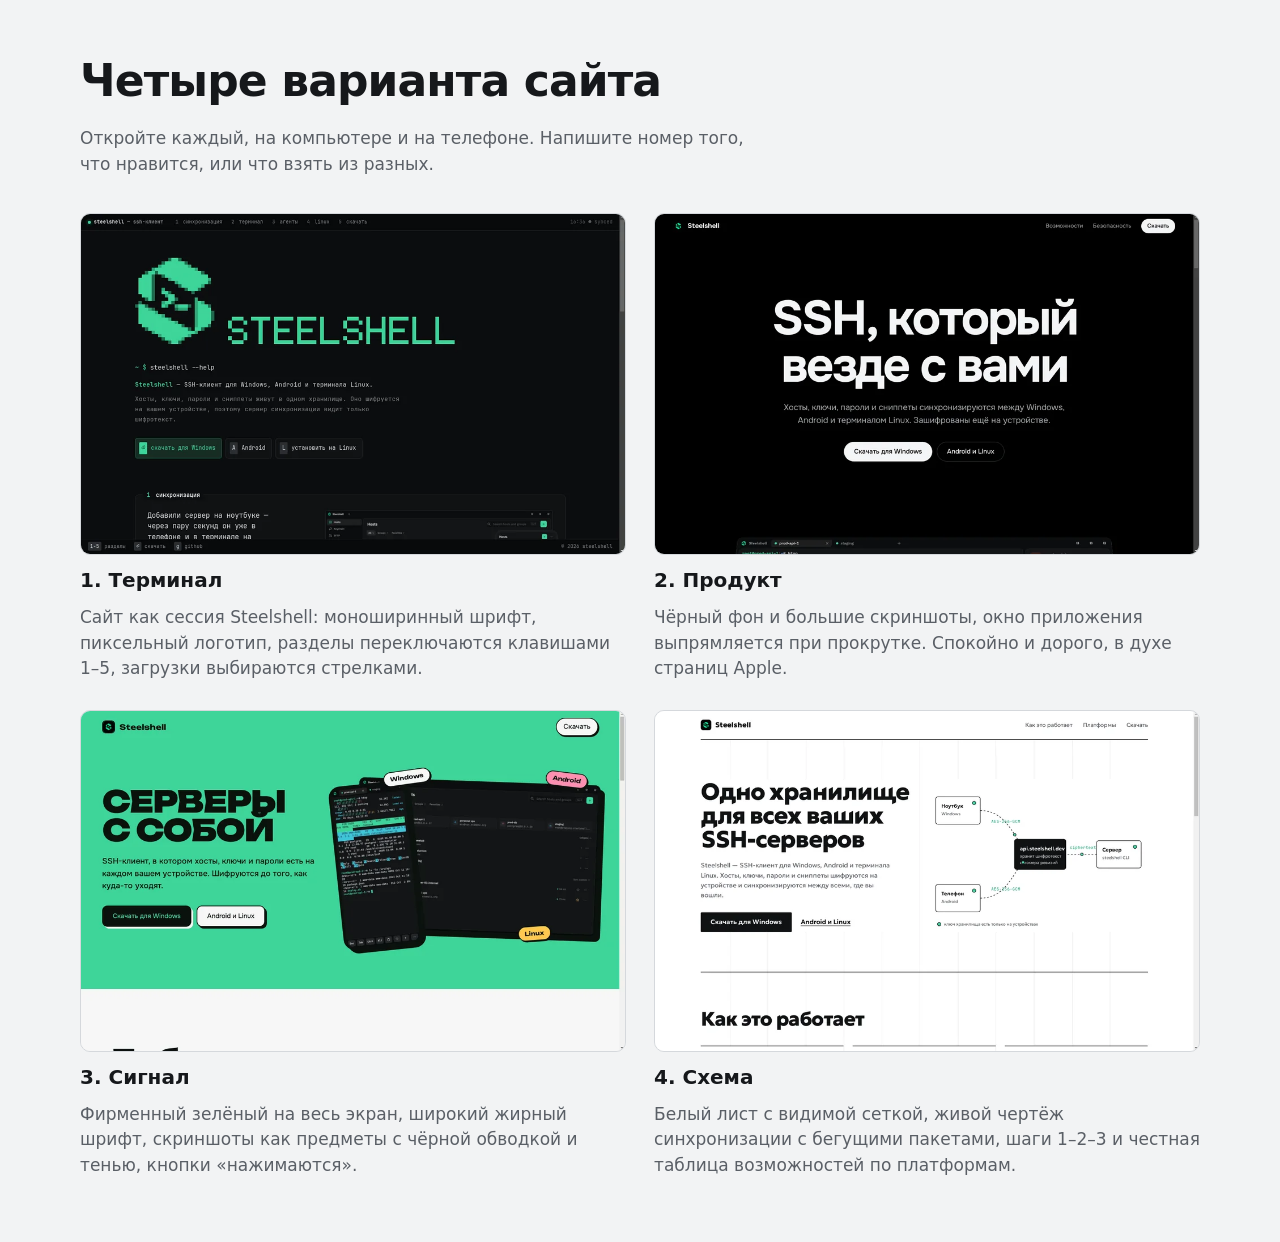
==== preview/index.html @ 5835dc44 "Publish steelshell.dev from the Steelshell repository" ====
<!doctype html>
<html lang="ru">
<head>
<meta charset="utf-8">
<meta http-equiv="Content-Security-Policy" content="default-src 'self'; img-src 'self' data:; script-src 'self'; style-src 'self'; font-src 'self'; connect-src https://api.github.com; base-uri 'none'; form-action 'none'">
<meta name="viewport" content="width=device-width, initial-scale=1">
<meta name="robots" content="noindex">
<title>Steelshell · варианты сайта</title>
<link rel="icon" type="image/png" href="/assets/img/icon-64.png">
<link rel="stylesheet" href="choose.css">
</head>
<body>
<main>
  <h1>Четыре варианта сайта</h1>
  <p class="lead">Откройте каждый, на компьютере и на телефоне. Напишите номер того, что нравится, или что взять из разных.</p>
  <ol class="variants">
    <li><a href="/preview/1/"><img src="thumbs/1.webp" width="960" height="600" alt=""><b>1. Терминал</b><span>Сайт как сессия Steelshell: моноширинный шрифт, пиксельный логотип, разделы переключаются клавишами 1–5, загрузки выбираются стрелками.</span></a></li>
    <li><a href="/preview/2/"><img src="thumbs/2.webp" width="960" height="600" alt=""><b>2. Продукт</b><span>Чёрный фон и большие скриншоты, окно приложения выпрямляется при прокрутке. Спокойно и дорого, в духе страниц Apple.</span></a></li>
    <li><a href="/preview/3/"><img src="thumbs/3.webp" width="960" height="600" alt=""><b>3. Сигнал</b><span>Фирменный зелёный на весь экран, широкий жирный шрифт, скриншоты как предметы с чёрной обводкой и тенью, кнопки «нажимаются».</span></a></li>
    <li><a href="/preview/4/"><img src="thumbs/4.webp" width="960" height="600" alt=""><b>4. Схема</b><span>Белый лист с видимой сеткой, живой чертёж синхронизации с бегущими пакетами, шаги 1–2–3 и честная таблица возможностей по платформам.</span></a></li>
  </ol>
</main>
</body>
</html>
---- preview/choose.css ----
* { box-sizing: border-box; }
body { margin: 0; background: #f2f3f4; color: #16181b; font: 400 17px/1.5 system-ui, -apple-system, "Segoe UI", Roboto, sans-serif; }
main { max-width: 1160px; margin: 0 auto; padding: 48px 20px 64px; }
h1 { margin: 0; font-size: clamp(30px, 4vw, 44px); letter-spacing: -0.02em; }
.lead { margin: 12px 0 0; color: #5a5f66; max-width: 40em; }
.variants { list-style: none; padding: 0; margin: 36px 0 0; display: grid; grid-template-columns: repeat(2, minmax(0, 1fr)); gap: 28px; }
.variants a { display: grid; gap: 10px; color: inherit; text-decoration: none; }
.variants img { width: 100%; height: auto; border-radius: 10px; border: 1px solid #d5d8dc; transition: transform 150ms; }
.variants a:hover img { transform: translateY(-3px); }
.variants b { font-size: 20px; }
.variants span { color: #5a5f66; }
@media (max-width: 760px) { .variants { grid-template-columns: minmax(0, 1fr); } }
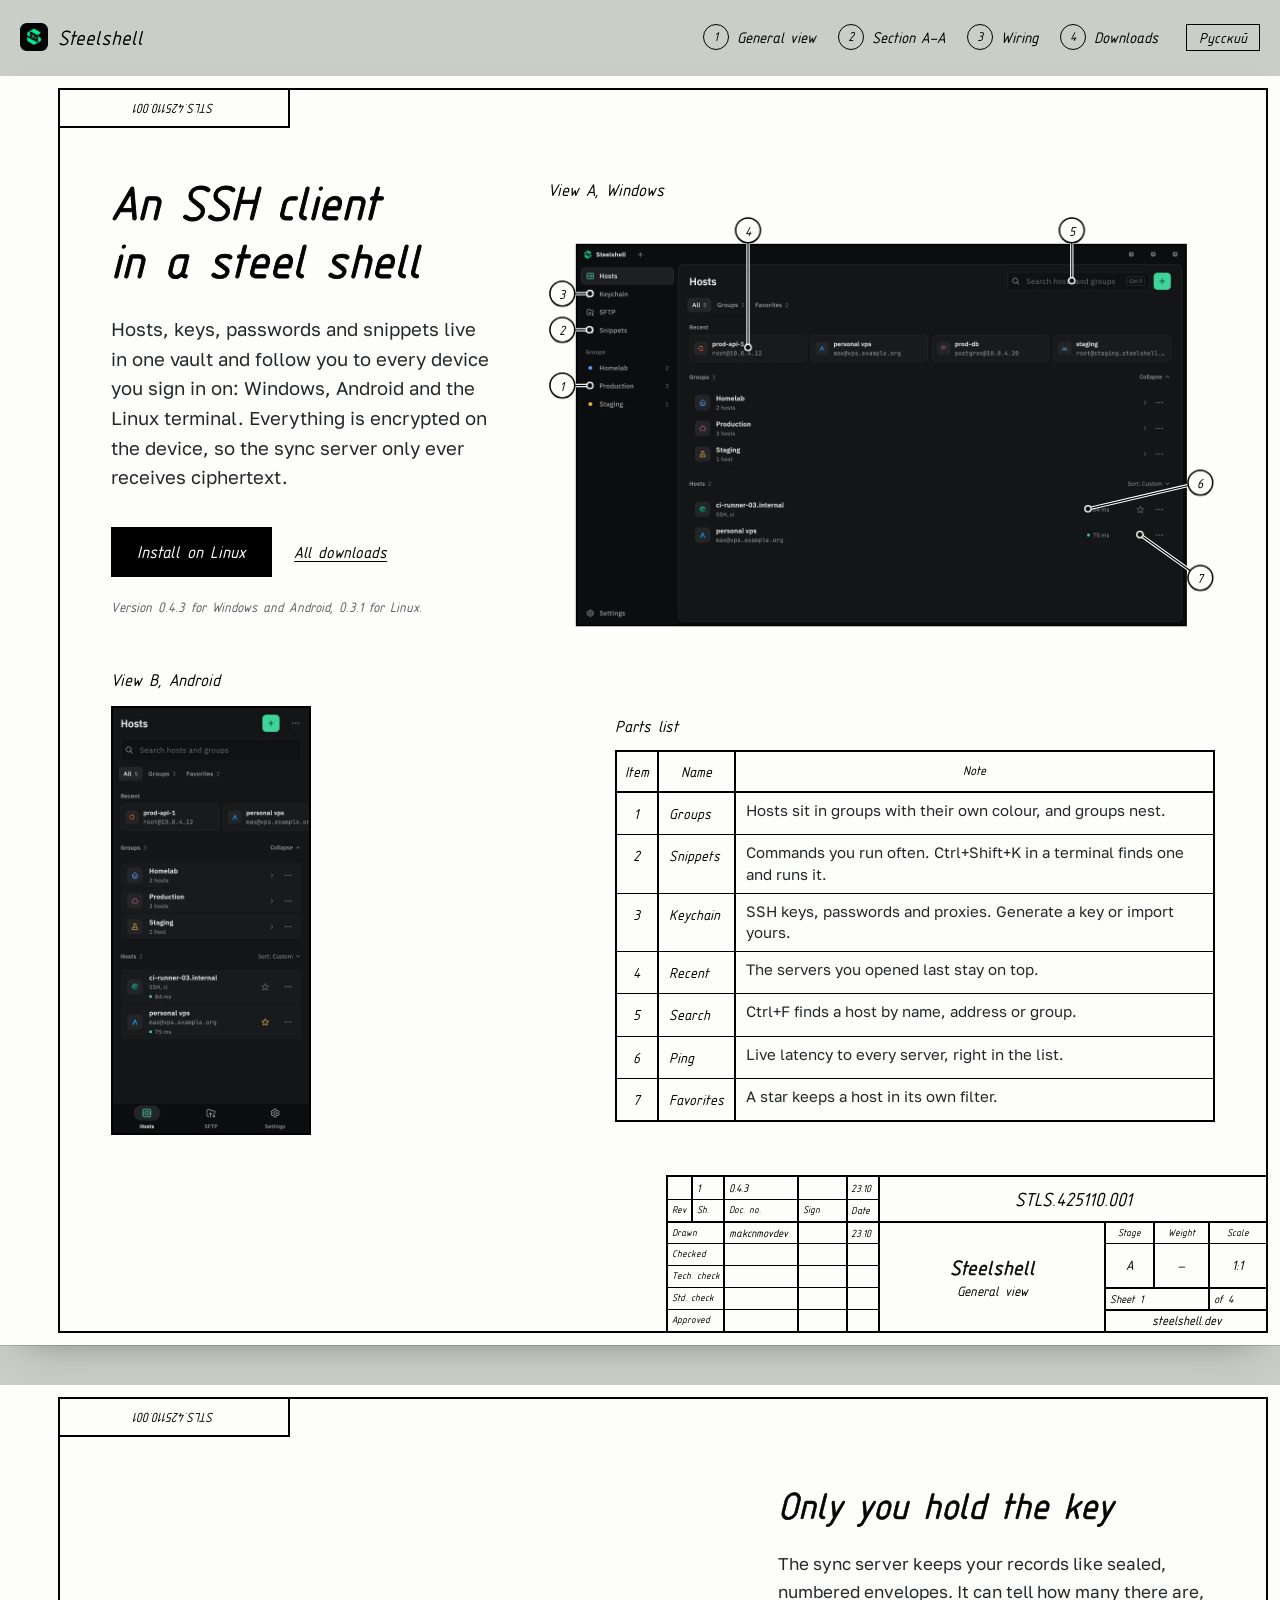
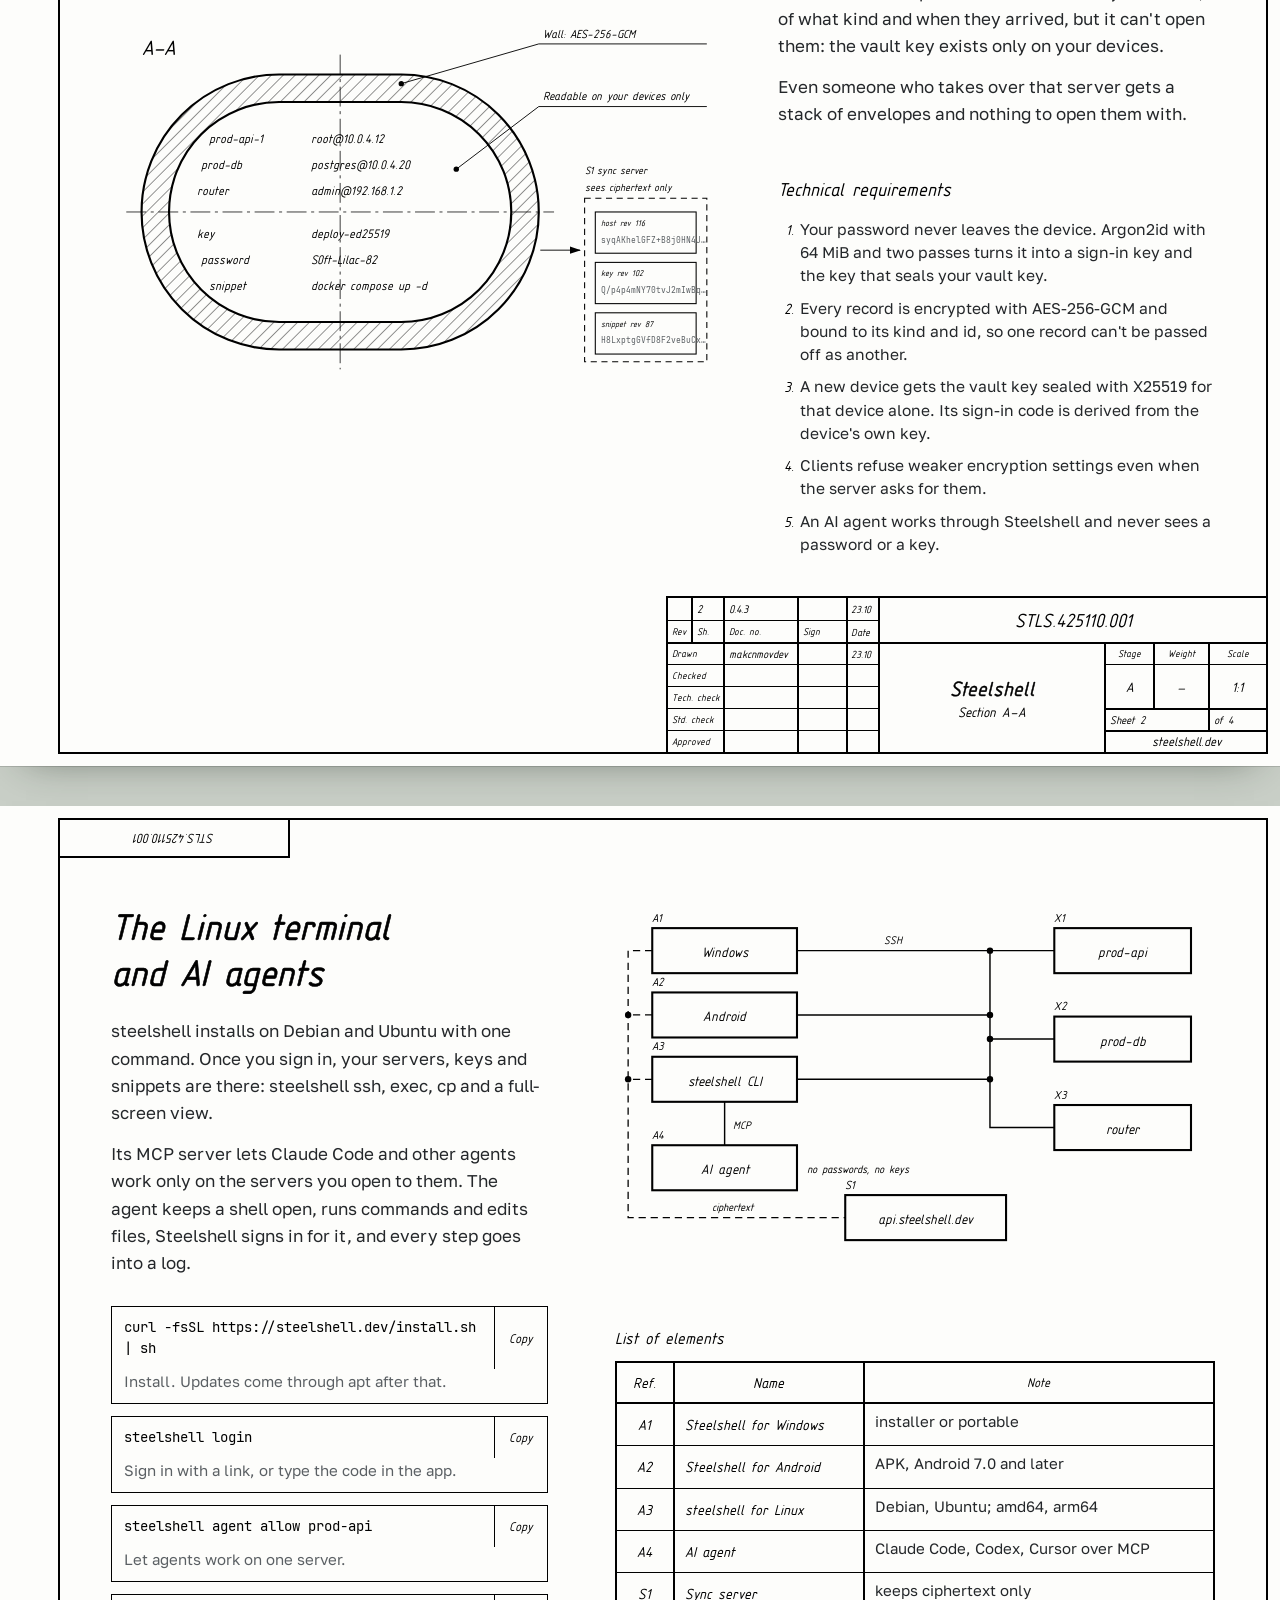
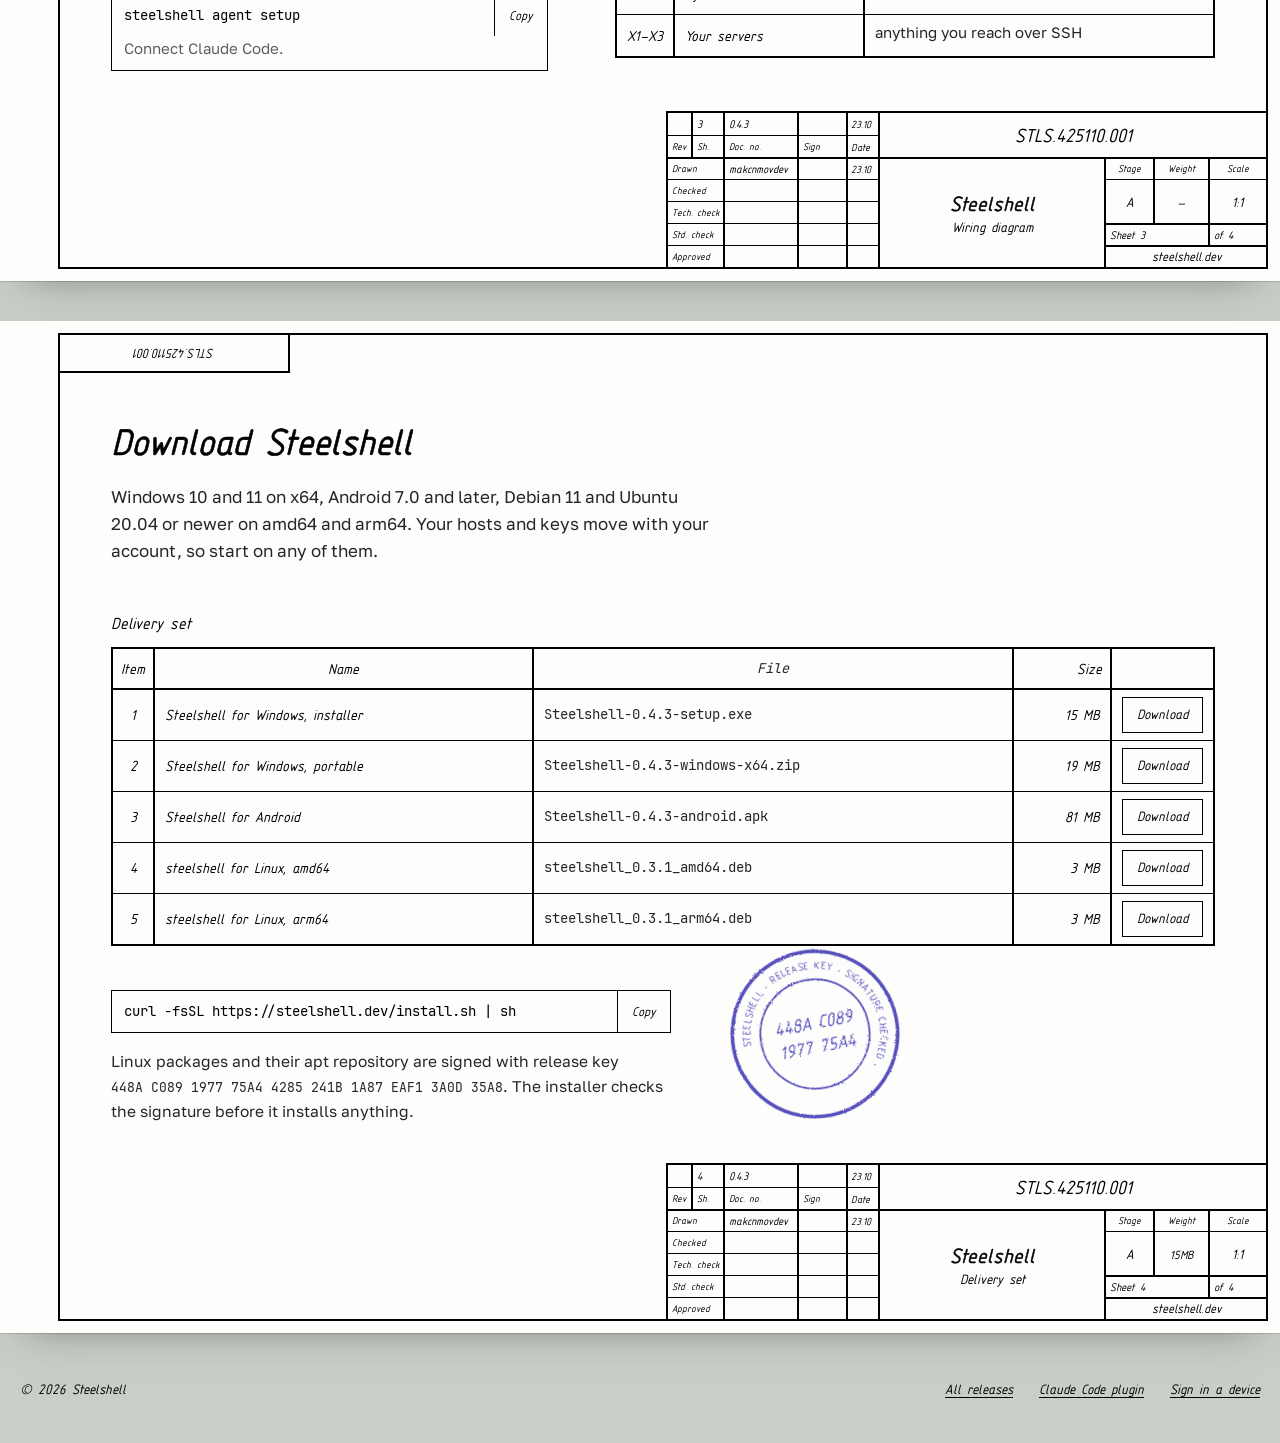
==== commit cb2a0d00: "New design draft at /preview/" ====
--- a/preview/index.html
+++ b/preview/index.html
@@ -1,24 +1,405 @@
 <!doctype html>
-<html lang="ru">
+<html lang="en">
 <head>
 <meta charset="utf-8">
 <meta http-equiv="Content-Security-Policy" content="default-src 'self'; img-src 'self' data:; script-src 'self'; style-src 'self'; font-src 'self'; connect-src https://api.github.com; base-uri 'none'; form-action 'none'">
-<meta name="viewport" content="width=device-width, initial-scale=1">
-<meta name="robots" content="noindex">
-<title>Steelshell · варианты сайта</title>
+<meta name="viewport" content="width=device-width, initial-scale=1, viewport-fit=cover">
+<title>Steelshell: an SSH client in a steel shell</title>
+<meta name="description" content="Steelshell is an SSH client for Windows, Android and the Linux terminal. Hosts, keys, passwords and snippets sync between your devices, encrypted on the device, and AI agents can work on your servers without seeing a password.">
+<meta name="theme-color" content="#c9cfc7">
+<meta property="og:type" content="website">
+<meta property="og:url" content="https://steelshell.dev/">
+<meta property="og:title" content="Steelshell">
+<meta property="og:description" content="An SSH client for Windows, Android and the Linux terminal with an end-to-end encrypted vault.">
+<meta property="og:image" content="https://steelshell.dev/assets/img/og.png">
 <link rel="icon" type="image/png" href="/assets/img/icon-64.png">
-<link rel="stylesheet" href="choose.css">
+<link rel="apple-touch-icon" href="/assets/img/icon-180.png">
+<link rel="preload" href="/assets/fonts/OpenGOSTtypeB-Regular.ttf" as="font" type="font/ttf" crossorigin>
+<link rel="stylesheet" href="/assets/sheet.css">
+<script src="/assets/lang.js"></script>
+<script src="/assets/sheet.js" defer></script>
 </head>
 <body>
+<a class="skip" href="#sheet-1"><span class="en">Skip to content</span><span class="ru">К содержанию</span></a>
+
+<header class="desk">
+  <a class="brand" href="/"><img src="/assets/img/icon-64.png" width="28" height="28" alt=""><span>Steelshell</span></a>
+  <nav class="index" aria-label="Sheets">
+    <a href="#sheet-1"><span class="n">1</span><span class="en">General view</span><span class="ru">Общий вид</span></a>
+    <a href="#sheet-2"><span class="n">2</span><span class="en">Section A–A</span><span class="ru">Разрез А–А</span></a>
+    <a href="#sheet-3"><span class="n">3</span><span class="en">Wiring</span><span class="ru">Схема</span></a>
+    <a href="#sheet-4"><span class="n">4</span><span class="en">Downloads</span><span class="ru">Комплект</span></a>
+  </nav>
+  <button class="lang" type="button" data-lang-toggle><span class="en" lang="ru">Русский</span><span class="ru" lang="en">English</span></button>
+</header>
+
 <main>
-  <h1>Четыре варианта сайта</h1>
-  <p class="lead">Откройте каждый, на компьютере и на телефоне. Напишите номер того, что нравится, или что взять из разных.</p>
-  <ol class="variants">
-    <li><a href="/preview/1/"><img src="thumbs/1.webp" width="960" height="600" alt=""><b>1. Терминал</b><span>Сайт как сессия Steelshell: моноширинный шрифт, пиксельный логотип, разделы переключаются клавишами 1–5, загрузки выбираются стрелками.</span></a></li>
-    <li><a href="/preview/2/"><img src="thumbs/2.webp" width="960" height="600" alt=""><b>2. Продукт</b><span>Чёрный фон и большие скриншоты, окно приложения выпрямляется при прокрутке. Спокойно и дорого, в духе страниц Apple.</span></a></li>
-    <li><a href="/preview/3/"><img src="thumbs/3.webp" width="960" height="600" alt=""><b>3. Сигнал</b><span>Фирменный зелёный на весь экран, широкий жирный шрифт, скриншоты как предметы с чёрной обводкой и тенью, кнопки «нажимаются».</span></a></li>
-    <li><a href="/preview/4/"><img src="thumbs/4.webp" width="960" height="600" alt=""><b>4. Схема</b><span>Белый лист с видимой сеткой, живой чертёж синхронизации с бегущими пакетами, шаги 1–2–3 и честная таблица возможностей по платформам.</span></a></li>
-  </ol>
+  <section class="sheet" id="sheet-1" aria-labelledby="h-1">
+    <div class="frame">
+      <div class="corner" aria-hidden="true"><span>STLS.425110.001<span class="ru"> СБ</span></span></div>
+      <div class="field general">
+        <div class="intro">
+          <h1 id="h-1"><span class="en">An SSH client in a steel shell</span><span class="ru">SSH-клиент в стальном корпусе</span></h1>
+          <p class="lead"><span class="en">Hosts, keys, passwords and snippets live in one vault and follow you to every device you sign in on: Windows, Android and the Linux terminal. Everything is encrypted on the device, so the sync server only ever receives ciphertext.</span><span class="ru">Хосты, ключи, пароли и сниппеты лежат в одном хранилище и есть на каждом устройстве, где вы вошли: в Windows, на Android и в терминале Linux. Всё шифруется ещё на устройстве, поэтому сервер синхронизации получает только шифротекст.</span></p>
+          <div class="actions">
+            <a class="btn primary for-windows" data-download="setup" href="https://github.com/steelshell/releases/releases/latest"><span class="en">Download for Windows</span><span class="ru">Скачать для Windows</span></a>
+            <a class="btn primary for-android" data-download="apk" href="https://github.com/steelshell/releases/releases/latest"><span class="en">Download for Android</span><span class="ru">Скачать для Android</span></a>
+            <a class="btn primary for-linux" href="#sheet-4"><span class="en">Install on Linux</span><span class="ru">Установить в Linux</span></a>
+            <a class="more" href="#sheet-4"><span class="en">All downloads</span><span class="ru">Все версии</span></a>
+          </div>
+          <p class="versions"><span class="en">Version <span data-app-version>0.4.3</span> for Windows and Android, <span data-cli-version>0.3.1</span> for Linux.</span><span class="ru">Версия <span data-app-version>0.4.3</span> для Windows и Android, <span data-cli-version>0.3.1</span> для Linux.</span></p>
+          <figure class="view phone">
+            <figcaption><span class="en">View B, Android</span><span class="ru">Вид Б, Android</span></figcaption>
+            <img src="/assets/img/phone-hosts-412.webp" srcset="/assets/img/phone-hosts-412.webp 412w, /assets/img/phone-hosts-824.webp 824w" sizes="190px" width="412" height="892" alt="Steelshell on an Android phone: the host list" loading="lazy">
+          </figure>
+        </div>
+        <figure class="view desktop">
+          <figcaption><span class="en">View A, Windows</span><span class="ru">Вид А, Windows</span></figcaption>
+          <div class="callouts">
+            <img src="/assets/img/app-hosts-1280.webp" srcset="/assets/img/app-hosts-1280.webp 1280w, /assets/img/app-hosts-2560.webp 2560w" sizes="(min-width: 1100px) 760px, 100vw" width="1280" height="800" alt="Steelshell on Windows: hosts in groups, recent servers, search, ping and favorites">
+            <svg viewBox="0 0 1400 920" aria-hidden="true">
+              <rect class="contour" x="60" y="60" width="1280" height="800"/>
+              <g class="callout k1">
+          <line class="halo" x1="88" y1="356" x2="56.0" y2="356.0" pathLength="1"/>
+          <line class="leader" x1="88" y1="356" x2="56.0" y2="356.0" pathLength="1"/>
+          <circle class="dot-halo" cx="88" cy="356" r="8"/><circle class="dot" cx="88" cy="356" r="5"/>
+          <circle class="balloon" cx="30" cy="356" r="26"/>
+          <text class="num" x="30" y="367" text-anchor="middle">1</text>
+        </g>
+<g class="callout k2">
+          <line class="halo" x1="87" y1="239" x2="56.0" y2="239.0" pathLength="1"/>
+          <line class="leader" x1="87" y1="239" x2="56.0" y2="239.0" pathLength="1"/>
+          <circle class="dot-halo" cx="87" cy="239" r="8"/><circle class="dot" cx="87" cy="239" r="5"/>
+          <circle class="balloon" cx="30" cy="239" r="26"/>
+          <text class="num" x="30" y="250" text-anchor="middle">2</text>
+        </g>
+<g class="callout k3">
+          <line class="halo" x1="88" y1="163" x2="56.0" y2="163.0" pathLength="1"/>
+          <line class="leader" x1="88" y1="163" x2="56.0" y2="163.0" pathLength="1"/>
+          <circle class="dot-halo" cx="88" cy="163" r="8"/><circle class="dot" cx="88" cy="163" r="5"/>
+          <circle class="balloon" cx="30" cy="163" r="26"/>
+          <text class="num" x="30" y="174" text-anchor="middle">3</text>
+        </g>
+<g class="callout k4">
+          <line class="halo" x1="420" y1="276" x2="420.0" y2="56.0" pathLength="1"/>
+          <line class="leader" x1="420" y1="276" x2="420.0" y2="56.0" pathLength="1"/>
+          <circle class="dot-halo" cx="420" cy="276" r="8"/><circle class="dot" cx="420" cy="276" r="5"/>
+          <circle class="balloon" cx="420" cy="30" r="26"/>
+          <text class="num" x="420" y="41" text-anchor="middle">4</text>
+        </g>
+<g class="callout k5">
+          <line class="halo" x1="1100" y1="136" x2="1100.0" y2="56.0" pathLength="1"/>
+          <line class="leader" x1="1100" y1="136" x2="1100.0" y2="56.0" pathLength="1"/>
+          <circle class="dot-halo" cx="1100" cy="136" r="8"/><circle class="dot" cx="1100" cy="136" r="5"/>
+          <circle class="balloon" cx="1100" cy="30" r="26"/>
+          <text class="num" x="1100" y="41" text-anchor="middle">5</text>
+        </g>
+<g class="callout k6">
+          <line class="halo" x1="1134" y1="615" x2="1344.7" y2="565.9" pathLength="1"/>
+          <line class="leader" x1="1134" y1="615" x2="1344.7" y2="565.9" pathLength="1"/>
+          <circle class="dot-halo" cx="1134" cy="615" r="8"/><circle class="dot" cx="1134" cy="615" r="5"/>
+          <circle class="balloon" cx="1370" cy="560" r="26"/>
+          <text class="num" x="1370" y="571" text-anchor="middle">6</text>
+        </g>
+<g class="callout k7">
+          <line class="halo" x1="1243" y1="669" x2="1348.9" y2="744.9" pathLength="1"/>
+          <line class="leader" x1="1243" y1="669" x2="1348.9" y2="744.9" pathLength="1"/>
+          <circle class="dot-halo" cx="1243" cy="669" r="8"/><circle class="dot" cx="1243" cy="669" r="5"/>
+          <circle class="balloon" cx="1370" cy="760" r="26"/>
+          <text class="num" x="1370" y="771" text-anchor="middle">7</text>
+        </g>
+            </svg>
+          </div>
+        </figure>
+        <table class="gost spec">
+        <caption><span class="en">Parts list</span><span class="ru">Спецификация</span></caption>
+        <thead><tr><th class="pos"><span class="en">Item</span><span class="ru">Поз.</span></th><th class="nm"><span class="en">Name</span><span class="ru">Наименование</span></th><th class="note"><span class="en">Note</span><span class="ru">Примечание</span></th></tr></thead>
+        <tbody><tr><td class="pos">1</td><td class="nm"><span class="en">Groups</span><span class="ru">Группы</span></td><td class="note"><span class="en">Hosts sit in groups with their own colour, and groups nest.</span><span class="ru">Хосты разложены по группам со своим цветом, группы можно вкладывать друг в друга.</span></td></tr>
+<tr><td class="pos">2</td><td class="nm"><span class="en">Snippets</span><span class="ru">Сниппеты</span></td><td class="note"><span class="en">Commands you run often. Ctrl+Shift+K in a terminal finds one and runs it.</span><span class="ru">Частые команды. Ctrl+Shift+K в терминале находит нужную и запускает.</span></td></tr>
+<tr><td class="pos">3</td><td class="nm"><span class="en">Keychain</span><span class="ru">Связка ключей</span></td><td class="note"><span class="en">SSH keys, passwords and proxies. Generate a key or import yours.</span><span class="ru">SSH-ключи, пароли и прокси. Ключ можно сгенерировать или импортировать.</span></td></tr>
+<tr><td class="pos">4</td><td class="nm"><span class="en">Recent</span><span class="ru">Недавние</span></td><td class="note"><span class="en">The servers you opened last stay on top.</span><span class="ru">Серверы, к которым вы подключались последними, всегда сверху.</span></td></tr>
+<tr><td class="pos">5</td><td class="nm"><span class="en">Search</span><span class="ru">Поиск</span></td><td class="note"><span class="en">Ctrl+F finds a host by name, address or group.</span><span class="ru">Ctrl+F ищет хост по имени, адресу и группе.</span></td></tr>
+<tr><td class="pos">6</td><td class="nm"><span class="en">Ping</span><span class="ru">Пинг</span></td><td class="note"><span class="en">Live latency to every server, right in the list.</span><span class="ru">Живая задержка до каждого сервера прямо в списке.</span></td></tr>
+<tr><td class="pos">7</td><td class="nm"><span class="en">Favorites</span><span class="ru">Избранное</span></td><td class="note"><span class="en">A star keeps a host in its own filter.</span><span class="ru">Звёздочка выносит хост в отдельный фильтр.</span></td></tr></tbody>
+      </table>
+      </div>
+      
+    <div class="tb" role="group" aria-label="Title block">
+      <div class="c s r1 c1"></div><div class="c s r1 c2">1</div><div class="c s r1 c3" data-app-version>0.4.3</div><div class="c s r1 c4"></div><div class="c s r1 c5" data-app-date>23.10</div>
+      <div class="c s l r2 c1"><span class="en">Rev</span><span class="ru">Изм.</span></div><div class="c s l r2 c2"><span class="en">Sh.</span><span class="ru">Лист</span></div><div class="c s l r2 c3"><span class="en">Doc. no.</span><span class="ru">№ докум.</span></div><div class="c s l r2 c4"><span class="en">Sign</span><span class="ru">Подп.</span></div><div class="c s l r2 c5"><span class="en">Date</span><span class="ru">Дата</span></div>
+      <div class="c s l r3 c12"><span class="en">Drawn</span><span class="ru">Разраб.</span></div><div class="c s r3 c3">makcnmovdev</div><div class="c s r3 c4"></div><div class="c s r3 c5" data-app-date>23.10</div>
+      <div class="c s l r4 c12"><span class="en">Checked</span><span class="ru">Пров.</span></div><div class="c s r4 c3"></div><div class="c s r4 c4"></div><div class="c s r4 c5"></div>
+      <div class="c s l r5 c12"><span class="en">Tech. check</span><span class="ru">Т.контр.</span></div><div class="c s r5 c3"></div><div class="c s r5 c4"></div><div class="c s r5 c5"></div>
+      <div class="c s l r6 c12"><span class="en">Std. check</span><span class="ru">Н.контр.</span></div><div class="c s r6 c3"></div><div class="c s r6 c4"></div><div class="c s r6 c5"></div>
+      <div class="c s l r7 c12"><span class="en">Approved</span><span class="ru">Утв.</span></div><div class="c s r7 c3"></div><div class="c s r7 c4"></div><div class="c s r7 c5"></div>
+      <div class="c code">STLS.425110.001<span class="ru"> СБ</span></div>
+      <div class="c name"><b>Steelshell</b><span class="en">General view</span><span class="ru">Общий вид</span></div>
+      <div class="c l lit-h"><span class="en">Stage</span><span class="ru">Лит.</span></div><div class="c l mass-h"><span class="en">Weight</span><span class="ru">Масса</span></div><div class="c l scale-h"><span class="en">Scale</span><span class="ru">Масштаб</span></div>
+      <div class="c lit"><span class="en">A</span><span class="ru">А</span></div><div class="c mass">—</div><div class="c scale">1:1</div>
+      <div class="c sheetno"><span class="en">Sheet 1</span><span class="ru">Лист 1</span></div><div class="c sheets"><span class="en">of 4</span><span class="ru">Листов 4</span></div>
+      <div class="c org">steelshell.dev</div>
+    </div>
+    </div>
+  </section>
+
+  <section class="sheet" id="sheet-2" aria-labelledby="h-2">
+    <div class="frame">
+      <div class="corner" aria-hidden="true"><span>STLS.425110.001<span class="ru"> </span></span></div>
+      <div class="field cut">
+        <figure class="cut-figure"><svg class="drawing section-drawing" viewBox="0 0 800 520" role="img" aria-labelledby="sec-title">
+  <title id="sec-title">Section A–A through the Steelshell vault</title>
+  <defs>
+    <pattern id="hatch" width="11" height="11" patternUnits="userSpaceOnUse" patternTransform="rotate(45)">
+      <line x1="0" y1="0" x2="0" y2="11" class="hatch-line"/>
+    </pattern>
+    <marker id="arrow" viewBox="0 0 12 8" refX="11" refY="4" markerWidth="12" markerHeight="8" orient="auto-start-reverse">
+      <path d="M0,0 L12,4 L0,8 Z" class="arrowhead"/>
+    </marker>
+  </defs>
+  <text class="g label" x="40" y="44">А–А</text>
+  <path class="wall" fill-rule="evenodd" d="M220,70 H380 A180,180 0 0 1 380,430 H220 A180,180 0 0 1 220,70 Z M220,106 H380 A144,144 0 0 1 380,394 H220 A144,144 0 0 1 220,106 Z"/>
+  <path class="thick" d="M220,70 H380 A180,180 0 0 1 380,430 H220 A180,180 0 0 1 220,70 Z"/>
+  <path class="thick" d="M220,106 H380 A144,144 0 0 1 380,394 H220 A144,144 0 0 1 220,106 Z"/>
+  <line class="axis" x1="20" y1="250" x2="580" y2="250"/>
+  <line class="axis" x1="300" y1="44" x2="300" y2="456"/>
+  <g class="plain">
+    <text class="g k" x="128" y="160">prod-api-1</text><text class="g v" x="262" y="160">root@10.0.4.12</text>
+    <text class="g k" x="118" y="194">prod-db</text><text class="g v" x="262" y="194">postgres@10.0.4.20</text>
+    <text class="g k" x="112" y="228">router</text><text class="g v" x="262" y="228">admin@192.168.1.2</text>
+    <text class="en g k" x="112" y="284">key</text><text class="ru g k" x="112" y="284">ключ</text><text class="g v" x="262" y="284">deploy-ed25519</text>
+    <text class="en g k" x="118" y="318">password</text><text class="ru g k" x="118" y="318">пароль</text><text class="g v" x="262" y="318">S0ft-Lilac-82</text>
+    <text class="en g k" x="128" y="352">snippet</text><text class="ru g k" x="128" y="352">сниппет</text><text class="g v" x="262" y="352">docker compose up -d</text>
+  </g>
+  <polyline class="thin" points="380,82 560,30 780,30"/>
+  <circle class="dotfill" cx="380" cy="82" r="3.5"/>
+  <text class="en g note" x="566" y="22">Wall: AES-256-GCM</text><text class="ru g note" x="566" y="22">Стенка: AES-256-GCM</text>
+  <polyline class="thin" points="452,194 560,112 780,112"/>
+  <circle class="dotfill" cx="452" cy="194" r="3.5"/>
+  <text class="en g note" x="566" y="104">Readable on your devices only</text><text class="ru g note" x="566" y="104">Открыто только на ваших устройствах</text>
+  <path class="thin" d="M562,300 H614" marker-end="url(#arrow)"/>
+  <rect class="dashed" x="620" y="232" width="160" height="214"/>
+  <text class="en g small" x="620" y="200">S1 sync server</text><text class="ru g small" x="620" y="200">S1 сервер синхронизации</text>
+  <text class="en g small" x="620" y="222">sees ciphertext only</text><text class="ru g small" x="620" y="222">видит только шифротекст</text>
+  <g class="envelope"><rect x="634" y="250" width="132" height="54"/><text class="g tiny" x="642" y="268">host  rev 116</text><text class="mono tiny" x="642" y="290">syqAKhelGFZ+B8j0HN4J…</text></g>
+  <g class="envelope"><rect x="634" y="316" width="132" height="54"/><text class="g tiny" x="642" y="334">key  rev 102</text><text class="mono tiny" x="642" y="356">Q/p4p4mNY70tvJ2mIwBq…</text></g>
+  <g class="envelope"><rect x="634" y="382" width="132" height="54"/><text class="g tiny" x="642" y="400">snippet  rev 87</text><text class="mono tiny" x="642" y="422">H8LxptgGVfD8F2veBuCx…</text></g>
+</svg></figure>
+        <div class="cut-text">
+          <h2 id="h-2"><span class="en">Only you hold the key</span><span class="ru">Ключ от корпуса есть только у вас</span></h2>
+          <p><span class="en">The sync server keeps your records like sealed, numbered envelopes. It can tell how many there are, of what kind and when they arrived, but it can't open them: the vault key exists only on your devices.</span><span class="ru">Сервер синхронизации хранит записи как запечатанные конверты с номерами. Он видит, сколько их, какого они типа и когда пришли, но открыть не может: ключ хранилища есть только на ваших устройствах.</span></p>
+          <p><span class="en">Even someone who takes over that server gets a stack of envelopes and nothing to open them with.</span><span class="ru">Даже тот, кто захватит этот сервер, получит стопку конвертов и ничего, чем их открыть.</span></p>
+        </div>
+        <div class="requirements">
+        <h3><span class="en">Technical requirements</span><span class="ru">Технические требования</span></h3>
+        <ol><li><span class="en">Your password never leaves the device. Argon2id with 64 MiB and two passes turns it into a sign-in key and the key that seals your vault key.</span><span class="ru">Пароль не покидает устройство. Argon2id с 64 МиБ и двумя проходами делает из него ключ входа и ключ, которым запечатан ключ хранилища.</span></li>
+<li><span class="en">Every record is encrypted with AES-256-GCM and bound to its kind and id, so one record can't be passed off as another.</span><span class="ru">Каждая запись зашифрована AES-256-GCM и привязана к своему типу и номеру, поэтому одну запись нельзя выдать за другую.</span></li>
+<li><span class="en">A new device gets the vault key sealed with X25519 for that device alone. Its sign-in code is derived from the device's own key.</span><span class="ru">Новое устройство получает ключ хранилища, запечатанный X25519 только для него. Код входа выводится из ключа самого устройства.</span></li>
+<li><span class="en">Clients refuse weaker encryption settings even when the server asks for them.</span><span class="ru">Клиенты не принимают ослабленные параметры шифрования, даже если их просит сервер.</span></li>
+<li><span class="en">An AI agent works through Steelshell and never sees a password or a key.</span><span class="ru">ИИ-агент работает через Steelshell и не видит ни паролей, ни ключей.</span></li></ol>
+      </div>
+      </div>
+      
+    <div class="tb" role="group" aria-label="Title block">
+      <div class="c s r1 c1"></div><div class="c s r1 c2">2</div><div class="c s r1 c3" data-app-version>0.4.3</div><div class="c s r1 c4"></div><div class="c s r1 c5" data-app-date>23.10</div>
+      <div class="c s l r2 c1"><span class="en">Rev</span><span class="ru">Изм.</span></div><div class="c s l r2 c2"><span class="en">Sh.</span><span class="ru">Лист</span></div><div class="c s l r2 c3"><span class="en">Doc. no.</span><span class="ru">№ докум.</span></div><div class="c s l r2 c4"><span class="en">Sign</span><span class="ru">Подп.</span></div><div class="c s l r2 c5"><span class="en">Date</span><span class="ru">Дата</span></div>
+      <div class="c s l r3 c12"><span class="en">Drawn</span><span class="ru">Разраб.</span></div><div class="c s r3 c3">makcnmovdev</div><div class="c s r3 c4"></div><div class="c s r3 c5" data-app-date>23.10</div>
+      <div class="c s l r4 c12"><span class="en">Checked</span><span class="ru">Пров.</span></div><div class="c s r4 c3"></div><div class="c s r4 c4"></div><div class="c s r4 c5"></div>
+      <div class="c s l r5 c12"><span class="en">Tech. check</span><span class="ru">Т.контр.</span></div><div class="c s r5 c3"></div><div class="c s r5 c4"></div><div class="c s r5 c5"></div>
+      <div class="c s l r6 c12"><span class="en">Std. check</span><span class="ru">Н.контр.</span></div><div class="c s r6 c3"></div><div class="c s r6 c4"></div><div class="c s r6 c5"></div>
+      <div class="c s l r7 c12"><span class="en">Approved</span><span class="ru">Утв.</span></div><div class="c s r7 c3"></div><div class="c s r7 c4"></div><div class="c s r7 c5"></div>
+      <div class="c code">STLS.425110.001<span class="ru"> </span></div>
+      <div class="c name"><b>Steelshell</b><span class="en">Section A–A</span><span class="ru">Разрез А–А</span></div>
+      <div class="c l lit-h"><span class="en">Stage</span><span class="ru">Лит.</span></div><div class="c l mass-h"><span class="en">Weight</span><span class="ru">Масса</span></div><div class="c l scale-h"><span class="en">Scale</span><span class="ru">Масштаб</span></div>
+      <div class="c lit"><span class="en">A</span><span class="ru">А</span></div><div class="c mass">—</div><div class="c scale">1:1</div>
+      <div class="c sheetno"><span class="en">Sheet 2</span><span class="ru">Лист 2</span></div><div class="c sheets"><span class="en">of 4</span><span class="ru">Листов 4</span></div>
+      <div class="c org">steelshell.dev</div>
+    </div>
+    </div>
+  </section>
+
+  <section class="sheet" id="sheet-3" aria-labelledby="h-3">
+    <div class="frame">
+      <div class="corner" aria-hidden="true"><span>STLS.425110.001<span class="ru"> Э5</span></span></div>
+      <div class="field wiring">
+        <div class="wiring-text">
+          <h2 id="h-3"><span class="en">The Linux terminal and AI agents</span><span class="ru">Терминал Linux и ИИ-агенты</span></h2>
+          <p><span class="en">steelshell installs on Debian and Ubuntu with one command. Once you sign in, your servers, keys and snippets are there: steelshell ssh, exec, cp and a full-screen view.</span><span class="ru">steelshell ставится на Debian и Ubuntu одной командой. После входа в нём ваши серверы, ключи и сниппеты: steelshell ssh, exec, cp и полноэкранный режим.</span></p>
+          <p><span class="en">Its MCP server lets Claude Code and other agents work only on the servers you open to them. The agent keeps a shell open, runs commands and edits files, Steelshell signs in for it, and every step goes into a log.</span><span class="ru">Встроенный MCP-сервер даёт Claude Code и другим агентам работать только на серверах, которые вы им открыли. Агент держит сессию, запускает команды и правит файлы, Steelshell входит на сервер за него и пишет каждый шаг в журнал.</span></p>
+          <div class="commands"><div class="cmd">
+          <code id="cmd-1">curl -fsSL https://steelshell.dev/install.sh | sh</code>
+          <button class="copy" type="button" data-copy="cmd-1"><span class="en">Copy</span><span class="ru">Копировать</span></button>
+          <p><span class="en">Install. Updates come through apt after that.</span><span class="ru">Установить. Обновления потом приходят через apt.</span></p>
+        </div>
+<div class="cmd">
+          <code id="cmd-2">steelshell login</code>
+          <button class="copy" type="button" data-copy="cmd-2"><span class="en">Copy</span><span class="ru">Копировать</span></button>
+          <p><span class="en">Sign in with a link, or type the code in the app.</span><span class="ru">Войти по ссылке или по коду в приложении.</span></p>
+        </div>
+<div class="cmd">
+          <code id="cmd-3">steelshell agent allow prod-api</code>
+          <button class="copy" type="button" data-copy="cmd-3"><span class="en">Copy</span><span class="ru">Копировать</span></button>
+          <p><span class="en">Let agents work on one server.</span><span class="ru">Открыть агентам один сервер.</span></p>
+        </div>
+<div class="cmd">
+          <code id="cmd-4">steelshell agent setup</code>
+          <button class="copy" type="button" data-copy="cmd-4"><span class="en">Copy</span><span class="ru">Копировать</span></button>
+          <p><span class="en">Connect Claude Code.</span><span class="ru">Подключить Claude Code.</span></p>
+        </div></div>
+        </div>
+        <figure class="scheme-figure"><svg class="drawing scheme-drawing" viewBox="0 0 760 450" role="img" aria-labelledby="sch-title">
+  <title id="sch-title">How the Steelshell apps, the sync server, your servers and AI agents connect</title>
+  <polyline class="link" points="240,58 480,58 560,58"/>
+  <polyline class="link" points="240,138 480,138"/>
+  <polyline class="link" points="240,218 480,218"/>
+  <polyline class="link" points="480,58 480,278 560,278"/>
+  <polyline class="link" points="480,168 560,168"/>
+  <circle class="dotfill" cx="480" cy="58" r="4"/><circle class="dotfill" cx="480" cy="138" r="4"/><circle class="dotfill" cx="480" cy="168" r="4"/><circle class="dotfill" cx="480" cy="218" r="4"/>
+  <text class="g small" x="360" y="50" text-anchor="middle">SSH</text>
+  <polyline class="sync" points="60,58 30,58 30,390 300,390"/>
+  <polyline class="sync" points="60,138 30,138"/>
+  <polyline class="sync" points="60,218 30,218"/>
+  <circle class="dotfill" cx="30" cy="138" r="4"/><circle class="dotfill" cx="30" cy="218" r="4"/>
+  <text class="en g small" x="160" y="382" text-anchor="middle">ciphertext</text><text class="ru g small" x="160" y="382" text-anchor="middle">шифротекст</text>
+  <line class="link" x1="150" y1="300" x2="150" y2="246"/>
+  <text class="g small" x="160" y="280">MCP</text>
+  <g class="part"><rect x="60" y="30" width="180" height="56"/><text class="g des" x="60" y="22">A1</text><text class="g box" x="150" y="66" text-anchor="middle">Windows</text></g>
+  <g class="part"><rect x="60" y="110" width="180" height="56"/><text class="g des" x="60" y="102">A2</text><text class="g box" x="150" y="146" text-anchor="middle">Android</text></g>
+  <g class="part"><rect x="60" y="190" width="180" height="56"/><text class="g des" x="60" y="182">A3</text><text class="g box" x="150" y="226" text-anchor="middle">steelshell CLI</text></g>
+  <g class="part"><rect x="60" y="300" width="180" height="56"/><text class="g des" x="60" y="292">A4</text><text class="en g box" x="150" y="336" text-anchor="middle">AI agent</text><text class="ru g box" x="150" y="336" text-anchor="middle">ИИ-агент</text></g>
+  <text class="en g small" x="252" y="334">no passwords, no keys</text><text class="ru g small" x="252" y="334">без паролей и ключей</text>
+  <g class="part"><rect x="300" y="362" width="200" height="56"/><text class="g des" x="300" y="354">S1</text><text class="g box" x="400" y="398" text-anchor="middle">api.steelshell.dev</text></g>
+  <g class="part"><rect x="560" y="30" width="170" height="56"/><text class="g des" x="560" y="22">X1</text><text class="g box" x="645" y="66" text-anchor="middle">prod-api</text></g>
+  <g class="part"><rect x="560" y="140" width="170" height="56"/><text class="g des" x="560" y="132">X2</text><text class="g box" x="645" y="176" text-anchor="middle">prod-db</text></g>
+  <g class="part"><rect x="560" y="250" width="170" height="56"/><text class="g des" x="560" y="242">X3</text><text class="g box" x="645" y="286" text-anchor="middle">router</text></g>
+</svg></figure>
+        <table class="gost elements">
+        <caption><span class="en">List of elements</span><span class="ru">Перечень элементов</span></caption>
+        <thead><tr><th class="pos"><span class="en">Ref.</span><span class="ru">Поз. обозн.</span></th><th class="nm"><span class="en">Name</span><span class="ru">Наименование</span></th><th class="note"><span class="en">Note</span><span class="ru">Примечание</span></th></tr></thead>
+        <tbody><tr><td class="pos">A1</td><td class="nm"><span class="en">Steelshell for Windows</span><span class="ru">Steelshell для Windows</span></td><td class="note"><span class="en">installer or portable</span><span class="ru">установщик или портативная версия</span></td></tr>
+<tr><td class="pos">A2</td><td class="nm"><span class="en">Steelshell for Android</span><span class="ru">Steelshell для Android</span></td><td class="note"><span class="en">APK, Android 7.0 and later</span><span class="ru">APK, Android 7.0 и новее</span></td></tr>
+<tr><td class="pos">A3</td><td class="nm"><span class="en">steelshell for Linux</span><span class="ru">steelshell для Linux</span></td><td class="note"><span class="en">Debian, Ubuntu; amd64, arm64</span><span class="ru">Debian, Ubuntu; amd64, arm64</span></td></tr>
+<tr><td class="pos">A4</td><td class="nm"><span class="en">AI agent</span><span class="ru">ИИ-агент</span></td><td class="note"><span class="en">Claude Code, Codex, Cursor over MCP</span><span class="ru">Claude Code, Codex, Cursor через MCP</span></td></tr>
+<tr><td class="pos">S1</td><td class="nm"><span class="en">Sync server</span><span class="ru">Сервер синхронизации</span></td><td class="note"><span class="en">keeps ciphertext only</span><span class="ru">хранит только шифротекст</span></td></tr>
+<tr><td class="pos">X1–X3</td><td class="nm"><span class="en">Your servers</span><span class="ru">Ваши серверы</span></td><td class="note"><span class="en">anything you reach over SSH</span><span class="ru">всё, куда вы ходите по SSH</span></td></tr></tbody>
+      </table>
+      </div>
+      
+    <div class="tb" role="group" aria-label="Title block">
+      <div class="c s r1 c1"></div><div class="c s r1 c2">3</div><div class="c s r1 c3" data-app-version>0.4.3</div><div class="c s r1 c4"></div><div class="c s r1 c5" data-app-date>23.10</div>
+      <div class="c s l r2 c1"><span class="en">Rev</span><span class="ru">Изм.</span></div><div class="c s l r2 c2"><span class="en">Sh.</span><span class="ru">Лист</span></div><div class="c s l r2 c3"><span class="en">Doc. no.</span><span class="ru">№ докум.</span></div><div class="c s l r2 c4"><span class="en">Sign</span><span class="ru">Подп.</span></div><div class="c s l r2 c5"><span class="en">Date</span><span class="ru">Дата</span></div>
+      <div class="c s l r3 c12"><span class="en">Drawn</span><span class="ru">Разраб.</span></div><div class="c s r3 c3">makcnmovdev</div><div class="c s r3 c4"></div><div class="c s r3 c5" data-app-date>23.10</div>
+      <div class="c s l r4 c12"><span class="en">Checked</span><span class="ru">Пров.</span></div><div class="c s r4 c3"></div><div class="c s r4 c4"></div><div class="c s r4 c5"></div>
+      <div class="c s l r5 c12"><span class="en">Tech. check</span><span class="ru">Т.контр.</span></div><div class="c s r5 c3"></div><div class="c s r5 c4"></div><div class="c s r5 c5"></div>
+      <div class="c s l r6 c12"><span class="en">Std. check</span><span class="ru">Н.контр.</span></div><div class="c s r6 c3"></div><div class="c s r6 c4"></div><div class="c s r6 c5"></div>
+      <div class="c s l r7 c12"><span class="en">Approved</span><span class="ru">Утв.</span></div><div class="c s r7 c3"></div><div class="c s r7 c4"></div><div class="c s r7 c5"></div>
+      <div class="c code">STLS.425110.001<span class="ru"> Э5</span></div>
+      <div class="c name"><b>Steelshell</b><span class="en">Wiring diagram</span><span class="ru">Схема соединений</span></div>
+      <div class="c l lit-h"><span class="en">Stage</span><span class="ru">Лит.</span></div><div class="c l mass-h"><span class="en">Weight</span><span class="ru">Масса</span></div><div class="c l scale-h"><span class="en">Scale</span><span class="ru">Масштаб</span></div>
+      <div class="c lit"><span class="en">A</span><span class="ru">А</span></div><div class="c mass">—</div><div class="c scale">1:1</div>
+      <div class="c sheetno"><span class="en">Sheet 3</span><span class="ru">Лист 3</span></div><div class="c sheets"><span class="en">of 4</span><span class="ru">Листов 4</span></div>
+      <div class="c org">steelshell.dev</div>
+    </div>
+    </div>
+  </section>
+
+  <section class="sheet" id="sheet-4" aria-labelledby="h-4">
+    <div class="frame">
+      <div class="corner" aria-hidden="true"><span>STLS.425110.001<span class="ru"> ВД</span></span></div>
+      <div class="field kit-field">
+        <div class="kit-head">
+          <h2 id="h-4"><span class="en">Download Steelshell</span><span class="ru">Скачать Steelshell</span></h2>
+          <p><span class="en">Windows 10 and 11 on x64, Android 7.0 and later, Debian 11 and Ubuntu 20.04 or newer on amd64 and arm64. Your hosts and keys move with your account, so start on any of them.</span><span class="ru">Windows 10 и 11 на x64, Android 7.0 и новее, Debian 11 и Ubuntu 20.04 или новее на amd64 и arm64. Хосты и ключи переезжают вместе с аккаунтом, начинать можно с любого.</span></p>
+        </div>
+        <table class="gost kit">
+        <caption><span class="en">Delivery set</span><span class="ru">Комплект поставки</span></caption>
+        <thead><tr><th class="pos"><span class="en">Item</span><span class="ru">Поз.</span></th><th class="nm"><span class="en">Name</span><span class="ru">Наименование</span></th><th class="file"><span class="en">File</span><span class="ru">Файл</span></th><th class="size"><span class="en">Size</span><span class="ru">Размер</span></th><th class="get"><span class="visually-hidden"><span class="en">Link</span><span class="ru">Ссылка</span></span></th></tr></thead>
+        <tbody><tr>
+          <td class="pos">1</td>
+          <td class="nm"><span class="en">Steelshell for Windows, installer</span><span class="ru">Steelshell для Windows, установщик</span></td>
+          <td class="file"><span data-file="setup">Steelshell-0.4.3-setup.exe</span></td>
+          <td class="size"><span data-size="setup">15</span> <span class="en">MB</span><span class="ru">МБ</span></td>
+          <td class="get"><a class="btn small" data-download="setup" href="https://github.com/steelshell/releases/releases"><span class="en">Download</span><span class="ru">Скачать</span></a></td>
+        </tr>
+<tr>
+          <td class="pos">2</td>
+          <td class="nm"><span class="en">Steelshell for Windows, portable</span><span class="ru">Steelshell для Windows, портативная</span></td>
+          <td class="file"><span data-file="zip">Steelshell-0.4.3-windows-x64.zip</span></td>
+          <td class="size"><span data-size="zip">19</span> <span class="en">MB</span><span class="ru">МБ</span></td>
+          <td class="get"><a class="btn small" data-download="zip" href="https://github.com/steelshell/releases/releases"><span class="en">Download</span><span class="ru">Скачать</span></a></td>
+        </tr>
+<tr>
+          <td class="pos">3</td>
+          <td class="nm"><span class="en">Steelshell for Android</span><span class="ru">Steelshell для Android</span></td>
+          <td class="file"><span data-file="apk">Steelshell-0.4.3-android.apk</span></td>
+          <td class="size"><span data-size="apk">81</span> <span class="en">MB</span><span class="ru">МБ</span></td>
+          <td class="get"><a class="btn small" data-download="apk" href="https://github.com/steelshell/releases/releases"><span class="en">Download</span><span class="ru">Скачать</span></a></td>
+        </tr>
+<tr>
+          <td class="pos">4</td>
+          <td class="nm"><span class="en">steelshell for Linux, amd64</span><span class="ru">steelshell для Linux, amd64</span></td>
+          <td class="file"><span data-file="deb-amd64">steelshell_0.3.1_amd64.deb</span></td>
+          <td class="size"><span data-size="deb-amd64">3</span> <span class="en">MB</span><span class="ru">МБ</span></td>
+          <td class="get"><a class="btn small" data-download="deb-amd64" href="https://github.com/steelshell/releases/releases"><span class="en">Download</span><span class="ru">Скачать</span></a></td>
+        </tr>
+<tr>
+          <td class="pos">5</td>
+          <td class="nm"><span class="en">steelshell for Linux, arm64</span><span class="ru">steelshell для Linux, arm64</span></td>
+          <td class="file"><span data-file="deb-arm64">steelshell_0.3.1_arm64.deb</span></td>
+          <td class="size"><span data-size="deb-arm64">3</span> <span class="en">MB</span><span class="ru">МБ</span></td>
+          <td class="get"><a class="btn small" data-download="deb-arm64" href="https://github.com/steelshell/releases/releases"><span class="en">Download</span><span class="ru">Скачать</span></a></td>
+        </tr></tbody>
+      </table>
+        <div class="kit-linux">
+          <div class="cmd">
+            <code id="cmd-install">curl -fsSL https://steelshell.dev/install.sh | sh</code>
+            <button class="copy" type="button" data-copy="cmd-install"><span class="en">Copy</span><span class="ru">Копировать</span></button>
+          </div>
+          <p><span class="en">Linux packages and their apt repository are signed with release key <span class='fpr'>448A C089 1977 75A4 4285 241B 1A87 EAF1 3A0D 35A8</span>. The installer checks the signature before it installs anything.</span><span class="ru">Пакеты для Linux и их apt-репозиторий подписаны ключом релизов <span class='fpr'>448A C089 1977 75A4 4285 241B 1A87 EAF1 3A0D 35A8</span>. Установщик проверяет подпись, прежде чем что-то ставить.</span></p>
+          <svg class="stamp" viewBox="0 0 200 200" role="img" aria-labelledby="stamp-title">
+  <title id="stamp-title">Linux packages are signed with release key 448A C089 1977 75A4 4285 241B 1A87 EAF1 3A0D 35A8</title>
+  <defs>
+    <filter id="ink" x="-10%" y="-10%" width="120%" height="120%">
+      <feTurbulence type="fractalNoise" baseFrequency="0.85" numOctaves="2" seed="7" result="noise"/>
+      <feDisplacementMap in="SourceGraphic" in2="noise" scale="2.6"/>
+    </filter>
+    <path id="ring" d="M100,100 m-74,0 a74,74 0 1,1 148,0 a74,74 0 1,1 -148,0"/>
+  </defs>
+  <g filter="url(#ink)">
+    <circle class="ring" cx="100" cy="100" r="94"/>
+    <circle class="ring thin-ring" cx="100" cy="100" r="62"/>
+    <text class="ring-text en"><textPath href="#ring" startOffset="0">STEELSHELL • RELEASE KEY • SIGNATURE CHECKED •</textPath></text>
+    <text class="ring-text ru"><textPath href="#ring" startOffset="0">STEELSHELL • КЛЮЧ РЕЛИЗОВ • ПОДПИСЬ ПРОВЕРЕНА •</textPath></text>
+    <text class="core" x="100" y="94" text-anchor="middle">448A C089</text>
+    <text class="core" x="100" y="122" text-anchor="middle">1977 75A4</text>
+  </g>
+</svg>
+        </div>
+      </div>
+      
+    <div class="tb" role="group" aria-label="Title block">
+      <div class="c s r1 c1"></div><div class="c s r1 c2">4</div><div class="c s r1 c3" data-app-version>0.4.3</div><div class="c s r1 c4"></div><div class="c s r1 c5" data-app-date>23.10</div>
+      <div class="c s l r2 c1"><span class="en">Rev</span><span class="ru">Изм.</span></div><div class="c s l r2 c2"><span class="en">Sh.</span><span class="ru">Лист</span></div><div class="c s l r2 c3"><span class="en">Doc. no.</span><span class="ru">№ докум.</span></div><div class="c s l r2 c4"><span class="en">Sign</span><span class="ru">Подп.</span></div><div class="c s l r2 c5"><span class="en">Date</span><span class="ru">Дата</span></div>
+      <div class="c s l r3 c12"><span class="en">Drawn</span><span class="ru">Разраб.</span></div><div class="c s r3 c3">makcnmovdev</div><div class="c s r3 c4"></div><div class="c s r3 c5" data-app-date>23.10</div>
+      <div class="c s l r4 c12"><span class="en">Checked</span><span class="ru">Пров.</span></div><div class="c s r4 c3"></div><div class="c s r4 c4"></div><div class="c s r4 c5"></div>
+      <div class="c s l r5 c12"><span class="en">Tech. check</span><span class="ru">Т.контр.</span></div><div class="c s r5 c3"></div><div class="c s r5 c4"></div><div class="c s r5 c5"></div>
+      <div class="c s l r6 c12"><span class="en">Std. check</span><span class="ru">Н.контр.</span></div><div class="c s r6 c3"></div><div class="c s r6 c4"></div><div class="c s r6 c5"></div>
+      <div class="c s l r7 c12"><span class="en">Approved</span><span class="ru">Утв.</span></div><div class="c s r7 c3"></div><div class="c s r7 c4"></div><div class="c s r7 c5"></div>
+      <div class="c code">STLS.425110.001<span class="ru"> ВД</span></div>
+      <div class="c name"><b>Steelshell</b><span class="en">Delivery set</span><span class="ru">Комплект поставки</span></div>
+      <div class="c l lit-h"><span class="en">Stage</span><span class="ru">Лит.</span></div><div class="c l mass-h"><span class="en">Weight</span><span class="ru">Масса</span></div><div class="c l scale-h"><span class="en">Scale</span><span class="ru">Масштаб</span></div>
+      <div class="c lit"><span class="en">A</span><span class="ru">А</span></div><div class="c mass"><span data-size="setup">15</span> <span class="en">MB</span><span class="ru">МБ</span></div><div class="c scale">1:1</div>
+      <div class="c sheetno"><span class="en">Sheet 4</span><span class="ru">Лист 4</span></div><div class="c sheets"><span class="en">of 4</span><span class="ru">Листов 4</span></div>
+      <div class="c org">steelshell.dev</div>
+    </div>
+    </div>
+  </section>
 </main>
+
+<footer class="desk-foot">
+  <span>© 2026 Steelshell</span>
+  <a href="https://github.com/steelshell/releases/releases"><span class="en">All releases</span><span class="ru">Все релизы</span></a>
+  <a href="https://github.com/steelshell/claude-plugin"><span class="en">Claude Code plugin</span><span class="ru">Плагин для Claude Code</span></a>
+  <a href="/link/"><span class="en">Sign in a device</span><span class="ru">Вход устройства</span></a>
+</footer>
 </body>
 </html>
--- a/assets/sheet.css
+++ b/assets/sheet.css
@@ -0,0 +1,282 @@
+@font-face { font-family: "OpenGOST B"; src: url("/assets/fonts/OpenGOSTtypeB-Regular.ttf") format("truetype"); font-display: swap; }
+@font-face { font-family: "Golos Text"; src: url("/assets/fonts/GolosText-latin.woff2") format("woff2"); font-weight: 400 600; font-display: swap; unicode-range: U+0000-00FF, U+0131, U+0152-0153, U+02BB-02BC, U+02C6, U+02DA, U+02DC, U+0304, U+0308, U+0329, U+2000-206F, U+20AC, U+2122, U+2191, U+2193, U+2212, U+2215, U+FEFF, U+FFFD; }
+@font-face { font-family: "Golos Text"; src: url("/assets/fonts/GolosText-cyrillic.woff2") format("woff2"); font-weight: 400 600; font-display: swap; unicode-range: U+0301, U+0400-045F, U+0490-0491, U+04B0-04B1, U+2116; }
+@font-face { font-family: "JetBrains Mono"; src: url("/assets/fonts/JetBrainsMono-Regular.woff2") format("woff2"); font-weight: 400; font-display: swap; }
+
+:root {
+  --board: #c9cfc7;
+  --paper: #fdfdfb;
+  --ink: #000;
+  --text: #24272a;
+  --pencil: #5b6064;
+  --stamp: #3a33b5;
+  --gost: "OpenGOST B", "Golos Text", "Arial Narrow", sans-serif;
+  --body: "Golos Text", "Segoe UI", Roboto, Arial, sans-serif;
+  --mono: "JetBrains Mono", ui-monospace, Consolas, monospace;
+  --tb-w: 600px;
+  color-scheme: light;
+}
+
+* { box-sizing: border-box; }
+html { -webkit-text-size-adjust: 100%; scroll-behavior: smooth; scroll-padding-top: 16px; }
+body { margin: 0; background: var(--board); color: var(--text); font: 400 17px/1.6 var(--body); -webkit-font-smoothing: antialiased; }
+img { max-width: 100%; height: auto; display: block; }
+a { color: inherit; text-decoration-thickness: 1px; text-underline-offset: 3px; }
+:focus-visible { outline: 2px solid var(--stamp); outline-offset: 3px; }
+h1, h2, h3, p, figure, ol { margin: 0; }
+html:not(.ru) .ru { display: none !important; }
+html.ru .en { display: none !important; }
+.visually-hidden { position: absolute; width: 1px; height: 1px; overflow: hidden; clip: rect(0 0 0 0); white-space: nowrap; }
+.skip { position: absolute; left: -999px; top: 8px; z-index: 5; background: var(--ink); color: var(--paper); padding: 8px 14px; }
+.skip:focus { left: 8px; }
+
+.g, h1, h2, h3, figcaption, caption, th, .tb, .btn, .more, .index, .brand, .lang, .corner, .copy, .desk-foot, .pos, .nm, .versions {
+  font-family: var(--gost);
+  font-weight: 400;
+  font-style: oblique 15deg;
+  font-synthesis: style;
+}
+
+.desk { max-width: 1320px; margin: 0 auto; padding: 18px 20px 20px; display: flex; align-items: center; gap: 28px; }
+.brand { display: inline-flex; align-items: center; gap: 10px; text-decoration: none; font-size: 24px; color: var(--ink); }
+.brand img { border-radius: 6px; }
+.index { display: flex; gap: 22px; margin-left: auto; font-size: 18px; }
+.index a { display: inline-flex; align-items: center; gap: 8px; text-decoration: none; color: var(--ink); }
+.index a:hover { text-decoration: underline; }
+.index .n { display: inline-grid; place-items: center; width: 26px; height: 26px; border: 1.5px solid var(--ink); border-radius: 50%; font-size: 15px; }
+.lang { font-size: 17px; color: var(--ink); background: none; border: 1.5px solid var(--ink); padding: 4px 12px; cursor: pointer; }
+.lang:hover { background: var(--ink); color: var(--paper); }
+
+.sheet {
+  max-width: 1320px;
+  margin: 0 auto 40px;
+  padding: 12px 12px 12px 58px;
+  background: var(--paper);
+  box-shadow: 0 1px 0 rgba(0, 0, 0, 0.14), 0 18px 40px -26px rgba(26, 36, 24, 0.55);
+}
+.frame { position: relative; border: 2px solid var(--ink); display: grid; }
+.corner { position: absolute; top: 0; left: 0; width: 230px; height: 38px; border-right: 2px solid var(--ink); border-bottom: 2px solid var(--ink); display: grid; place-items: center; font-size: 15px; color: var(--ink); }
+.corner > span { transform: rotate(180deg); white-space: nowrap; }
+.field { padding: 84px clamp(24px, 4vw, 56px) 40px; display: grid; gap: 44px 56px; align-items: start; }
+.field > * { min-width: 0; }
+
+h1 { font-size: clamp(40px, 4.4vw, 64px); line-height: 1.02; color: var(--ink); -webkit-text-stroke: 0.9px var(--ink); max-width: 11em; text-wrap: balance; }
+h2 { font-size: clamp(32px, 3.4vw, 50px); line-height: 1.05; color: var(--ink); -webkit-text-stroke: 0.6px var(--ink); text-wrap: balance; }
+h3 { font-size: 22px; color: var(--ink); }
+.field p { max-width: 36em; }
+.field p + p { margin-top: 14px; }
+.lead { margin-top: 26px; font-size: 18.5px; }
+
+.general { grid-template-columns: minmax(0, 4fr) minmax(0, 7fr); }
+.intro { grid-row: 1 / 3; display: flex; flex-direction: column; min-height: 100%; }
+.actions { margin-top: 34px; display: flex; flex-wrap: wrap; align-items: center; gap: 14px 22px; }
+.versions { margin-top: 18px; font-size: 16px; color: var(--pencil); }
+.btn { display: inline-flex; align-items: center; justify-content: center; min-height: 50px; padding: 0 24px; border: 2px solid var(--ink); background: var(--paper); color: var(--ink); font-size: 20px; text-decoration: none; }
+.btn:hover { background: var(--ink); color: var(--paper); }
+.btn.primary { background: var(--ink); color: var(--paper); }
+.btn.primary:hover { background: var(--paper); color: var(--ink); }
+.btn.small { min-height: 36px; padding: 0 14px; font-size: 16px; border-width: 1.5px; }
+.more { font-size: 19px; color: var(--ink); }
+.for-android, .for-linux { display: none; }
+.os-android .for-windows, .os-linux .for-windows { display: none; }
+.os-android .for-android, .os-linux .for-linux { display: inline-flex; }
+
+figcaption { font-size: 20px; color: var(--ink); margin-bottom: 10px; }
+.view.phone { margin-top: auto; padding-top: 44px; width: 200px; }
+.view.phone img { border: 2px solid var(--ink); }
+.view.desktop { grid-column: 2; grid-row: 1; }
+.callouts { position: relative; padding: 4.2857%; }
+.callouts > svg { position: absolute; inset: 0; width: 100%; height: 100%; overflow: visible; }
+.contour { fill: none; stroke: var(--ink); stroke-width: 3.2; }
+.halo { stroke: #fff; stroke-width: 7; stroke-linecap: round; }
+.leader { stroke: var(--ink); stroke-width: 2.4; }
+.dot-halo { fill: #fff; }
+.dot { fill: var(--ink); }
+.balloon { fill: var(--paper); stroke: var(--ink); stroke-width: 3.2; }
+.num { font-family: var(--gost); font-style: oblique 15deg; font-size: 32px; fill: var(--ink); }
+
+table.gost { border-collapse: collapse; width: min(100%, var(--tb-w)); justify-self: end; border: 2px solid var(--ink); font-size: 16px; }
+table.gost caption { text-align: left; font-size: 19px; color: var(--ink); padding-bottom: 8px; }
+table.gost th { font-size: 15px; color: var(--ink); text-align: center; padding: 6px 8px; border: 2px solid var(--ink); }
+table.gost td { padding: 7px 10px; border-left: 2px solid var(--ink); border-top: 1px solid var(--ink); vertical-align: top; }
+table.gost .pos { width: 1%; text-align: center; white-space: nowrap; color: var(--ink); font-size: 17px; }
+table.gost .nm { color: var(--ink); font-size: 17px; }
+table.gost .note { font-size: 15px; line-height: 1.45; }
+.spec { grid-column: 2; grid-row: 2; }
+
+.cut { grid-template-columns: minmax(0, 7fr) minmax(0, 5fr); }
+.cut-figure { grid-row: 1 / 3; align-self: center; }
+.cut-text p:first-of-type { margin-top: 22px; }
+.requirements { align-self: end; }
+.requirements h3 { margin-bottom: 10px; }
+.requirements ol { padding-left: 1.4em; font-size: 15.5px; line-height: 1.5; display: grid; gap: 8px; }
+.requirements li::marker { font-family: var(--gost); font-style: oblique 15deg; font-size: 17px; color: var(--ink); }
+
+.drawing { width: 100%; height: auto; display: block; overflow: visible; }
+.drawing text.g { font-family: var(--gost); font-style: oblique 15deg; fill: var(--ink); }
+.drawing .label { font-size: 32px; }
+.drawing .k, .drawing .v { font-size: 19px; }
+.drawing .note { font-size: 18px; }
+.drawing .small { font-size: 16px; }
+.drawing .tiny { font-size: 13px; }
+.drawing .des { font-size: 17px; }
+.drawing .box { font-size: 20px; }
+.drawing .mono { font-family: var(--mono); font-size: 10.5px; fill: var(--pencil); }
+.wall { fill: url(#hatch); }
+.hatch-line { stroke: var(--ink); stroke-width: 1.1; }
+.thick { fill: none; stroke: var(--ink); stroke-width: 2.8; }
+.thin { fill: none; stroke: var(--ink); stroke-width: 1.2; }
+.axis { stroke: var(--ink); stroke-width: 1; stroke-dasharray: 26 6 4 6; }
+.dotfill { fill: var(--ink); }
+.arrowhead { fill: var(--ink); }
+.dashed { fill: none; stroke: var(--ink); stroke-width: 1.4; stroke-dasharray: 8 6; }
+.envelope rect { fill: var(--paper); stroke: var(--ink); stroke-width: 1.4; }
+.link { fill: none; stroke: var(--ink); stroke-width: 1.8; }
+.sync { fill: none; stroke: var(--ink); stroke-width: 1.6; stroke-dasharray: 9 6; }
+.part rect { fill: var(--paper); stroke: var(--ink); stroke-width: 2.6; }
+
+.wiring { grid-template-columns: minmax(0, 5fr) minmax(0, 7fr); }
+.wiring-text { grid-row: 1 / 3; }
+.wiring-text > p:first-of-type { margin-top: 22px; }
+.scheme-figure { grid-column: 2; grid-row: 1; }
+.elements { grid-column: 2; grid-row: 2; }
+.commands { margin-top: 30px; display: grid; grid-template-columns: minmax(0, 1fr); gap: 12px; max-width: 36em; }
+.cmd { display: grid; grid-template-columns: minmax(0, 1fr) auto; border: 1.5px solid var(--ink); background: var(--paper); }
+.cmd code { font: 400 14px/1.5 var(--mono); color: var(--ink); padding: 10px 12px; white-space: pre-wrap; overflow-wrap: anywhere; }
+.cmd p { grid-column: 1 / -1; padding: 0 12px 10px; font-size: 15px; color: var(--pencil); }
+.copy { font-size: 15px; color: var(--ink); background: none; border: 0; border-left: 1.5px solid var(--ink); padding: 0 14px; cursor: pointer; }
+.copy:hover { background: var(--ink); color: var(--paper); }
+.copy.done { color: var(--stamp); }
+
+.kit-field { grid-template-columns: minmax(0, 1fr); }
+.kit-head p { margin-top: 18px; }
+table.kit { width: 100%; justify-self: stretch; }
+table.kit .file { font-family: var(--mono); font-size: 13.5px; color: var(--text); overflow-wrap: anywhere; }
+table.kit .size { white-space: nowrap; text-align: right; font-family: var(--gost); font-style: oblique 15deg; font-size: 17px; color: var(--ink); }
+table.kit td { vertical-align: middle; }
+table.kit .get { width: 1%; }
+.kit-linux { position: relative; max-width: 780px; display: grid; grid-template-columns: minmax(0, 1fr); gap: 16px; padding-right: 220px; }
+.kit-linux .cmd { grid-template-columns: minmax(0, 1fr) auto; }
+.kit-linux p { font-size: 15.5px; }
+.fpr { font-family: var(--mono); font-size: 0.86em; white-space: nowrap; }
+.stamp { position: absolute; right: -12px; top: -44px; width: 176px; transform: rotate(-11deg); mix-blend-mode: multiply; opacity: 0.86; }
+.stamp .ring { fill: none; stroke: var(--stamp); stroke-width: 4; }
+.stamp .thin-ring { stroke-width: 2; }
+.stamp .ring-text { font-family: var(--gost); font-size: 14px; letter-spacing: 0.04em; fill: var(--stamp); }
+.stamp .core { font-family: var(--gost); font-style: oblique 15deg; font-size: 24px; fill: var(--stamp); }
+
+.tb {
+  justify-self: end;
+  width: min(100%, var(--tb-w));
+  display: grid;
+  grid-template-columns: 7fr 10fr 23fr 15fr 10fr 70fr 15fr 17fr 18fr;
+  grid-template-rows: repeat(7, 22px);
+  border-top: 2px solid var(--ink);
+  border-left: 2px solid var(--ink);
+  font-size: 13px;
+  color: var(--ink);
+  background: var(--paper);
+}
+.tb .c { border-left: 2px solid var(--ink); border-top: 1px solid var(--ink); padding: 0 4px; line-height: 20px; white-space: nowrap; overflow: hidden; text-overflow: clip; display: flex; align-items: center; }
+.tb .l { font-size: 11.5px; }
+.tb .r1 { grid-row: 1; border-top: 0; }
+.tb .r2 { grid-row: 2; }
+.tb .r3 { grid-row: 3; border-top-width: 2px; }
+.tb .r4 { grid-row: 4; }
+.tb .r5 { grid-row: 5; }
+.tb .r6 { grid-row: 6; }
+.tb .r7 { grid-row: 7; }
+.tb .c1 { grid-column: 1; border-left: 0; }
+.tb .c2 { grid-column: 2; }
+.tb .c12 { grid-column: 1 / 3; border-left: 0; }
+.tb .c3 { grid-column: 3; }
+.tb .c4 { grid-column: 4; }
+.tb .c5 { grid-column: 5; }
+.tb .code { grid-column: 6 / 10; grid-row: 1 / 3; border-top: 0; justify-content: center; font-size: 22px; }
+.tb .name { grid-column: 6; grid-row: 3 / 8; border-top-width: 2px; flex-direction: column; justify-content: center; line-height: 1.2; white-space: normal; text-align: center; font-size: 16px; }
+.tb .name b { font-weight: 400; font-size: 24px; -webkit-text-stroke: 0.4px var(--ink); }
+.tb .lit-h { grid-column: 7; grid-row: 3; border-top-width: 2px; justify-content: center; }
+.tb .mass-h { grid-column: 8; grid-row: 3; border-top-width: 2px; justify-content: center; }
+.tb .scale-h { grid-column: 9; grid-row: 3; border-top-width: 2px; justify-content: center; }
+.tb .lit { grid-column: 7; grid-row: 4 / 6; justify-content: center; font-size: 16px; }
+.tb .mass { grid-column: 8; grid-row: 4 / 6; justify-content: center; font-size: 14px; }
+.tb .scale { grid-column: 9; grid-row: 4 / 6; justify-content: center; font-size: 16px; }
+.tb .sheetno { grid-column: 7 / 9; grid-row: 6; border-top-width: 2px; }
+.tb .sheets { grid-column: 9; grid-row: 6; border-top-width: 2px; }
+.tb .org { grid-column: 7 / 10; grid-row: 7; border-top-width: 2px; justify-content: center; font-size: 15px; }
+
+.desk-foot { max-width: 1320px; margin: 0 auto; padding: 4px 20px 40px; display: flex; flex-wrap: wrap; gap: 10px 26px; font-size: 16px; color: var(--ink); }
+.desk-foot span { margin-right: auto; }
+
+@media (prefers-reduced-motion: no-preference) {
+  .callout .leader, .callout .halo { stroke-dasharray: 1; stroke-dashoffset: 1; animation: plot 420ms ease-out forwards; }
+  .callout .balloon, .callout .num, .callout .dot, .callout .dot-halo { opacity: 0; animation: appear 160ms ease-out forwards; }
+  .callout.k1 > * { animation-delay: 300ms; }
+  .callout.k2 > * { animation-delay: 480ms; }
+  .callout.k3 > * { animation-delay: 660ms; }
+  .callout.k4 > * { animation-delay: 840ms; }
+  .callout.k5 > * { animation-delay: 1020ms; }
+  .callout.k6 > * { animation-delay: 1200ms; }
+  .callout.k7 > * { animation-delay: 1380ms; }
+  .callout .balloon, .callout .num { animation-delay: inherit; }
+}
+@keyframes plot { to { stroke-dashoffset: 0; } }
+@keyframes appear { to { opacity: 1; } }
+
+@media (max-width: 1100px) {
+  .general, .cut, .wiring { grid-template-columns: minmax(0, 1fr); }
+  .intro, .cut-figure, .wiring-text { grid-row: auto; }
+  .view.desktop, .spec, .scheme-figure, .elements { grid-column: 1; grid-row: auto; }
+  .view.phone { display: none; }
+  .index { display: none; }
+  .desk .lang { margin-left: auto; }
+}
+
+@media (max-width: 700px) {
+  body { font-size: 16px; }
+  .desk { padding: 14px 16px; }
+  .sheet { margin-bottom: 22px; padding: 8px 8px 8px 22px; }
+  .frame { border-width: 1.5px; }
+  .corner { width: 160px; height: 30px; font-size: 12px; border-width: 1.5px; }
+  .field { padding: 58px 16px 28px; gap: 32px; }
+  .lead { font-size: 17px; }
+  .actions .btn { flex: 1 1 100%; }
+  .callout { display: none; }
+  table.gost, table.gost tbody, table.gost tr, table.gost td { display: block; width: 100%; }
+  table.gost { border-width: 1.5px; }
+  table.gost caption { display: block; }
+  table.gost thead { display: none; }
+  table.gost tr { display: grid; grid-template-columns: auto minmax(0, 1fr); border-top: 1px solid var(--ink); padding: 8px 10px; gap: 2px 10px; }
+  table.gost tbody tr:first-child { border-top: 0; }
+  table.gost td { border: 0; padding: 0; }
+  table.gost .pos { width: auto; text-align: left; }
+  table.gost .note { grid-column: 2; }
+  table.kit tr { grid-template-columns: auto minmax(0, 1fr) auto; }
+  table.kit .file { grid-column: 2; font-size: 12px; overflow-wrap: anywhere; }
+  table.kit .size { grid-column: 3; grid-row: 1; }
+  table.kit .get { grid-column: 3; grid-row: 2 / 4; width: auto; align-self: end; }
+  .kit-linux { padding-right: 0; }
+  .fpr { white-space: normal; }
+  .stamp { position: static; width: 140px; justify-self: end; margin-top: -10px; }
+  .cut-figure, .scheme-figure { min-width: 0; overflow-x: auto; margin-inline: -16px; padding: 0 16px 8px; }
+  .drawing { min-width: 620px; }
+  table.gost { border: 0; }
+  table.gost tbody { border: 1.5px solid var(--ink); }
+  .tb { grid-template-columns: 70fr 15fr 17fr 18fr; grid-template-rows: 30px repeat(5, 22px); border-width: 1.5px; }
+  .tb .s { display: none; }
+  .tb .code { grid-column: 1 / 5; grid-row: 1; font-size: 17px; }
+  .tb .name { grid-column: 1; grid-row: 2 / 7; border-left: 0; }
+  .tb .lit-h { grid-column: 2; grid-row: 2; }
+  .tb .mass-h { grid-column: 3; grid-row: 2; }
+  .tb .scale-h { grid-column: 4; grid-row: 2; }
+  .tb .lit { grid-column: 2; grid-row: 3 / 5; }
+  .tb .mass { grid-column: 3; grid-row: 3 / 5; }
+  .tb .scale { grid-column: 4; grid-row: 3 / 5; }
+  .tb .sheetno { grid-column: 2 / 4; grid-row: 5; }
+  .tb .sheets { grid-column: 4; grid-row: 5; }
+  .tb .org { grid-column: 2 / 5; grid-row: 6; }
+  .tb .l { font-size: 10.5px; }
+  .desk-foot { padding: 0 16px 30px; }
+}
+.tb .code .ru { margin-left: 0.4em; }
+.tb .c5 { font-size: 12px; padding: 0 3px; }
